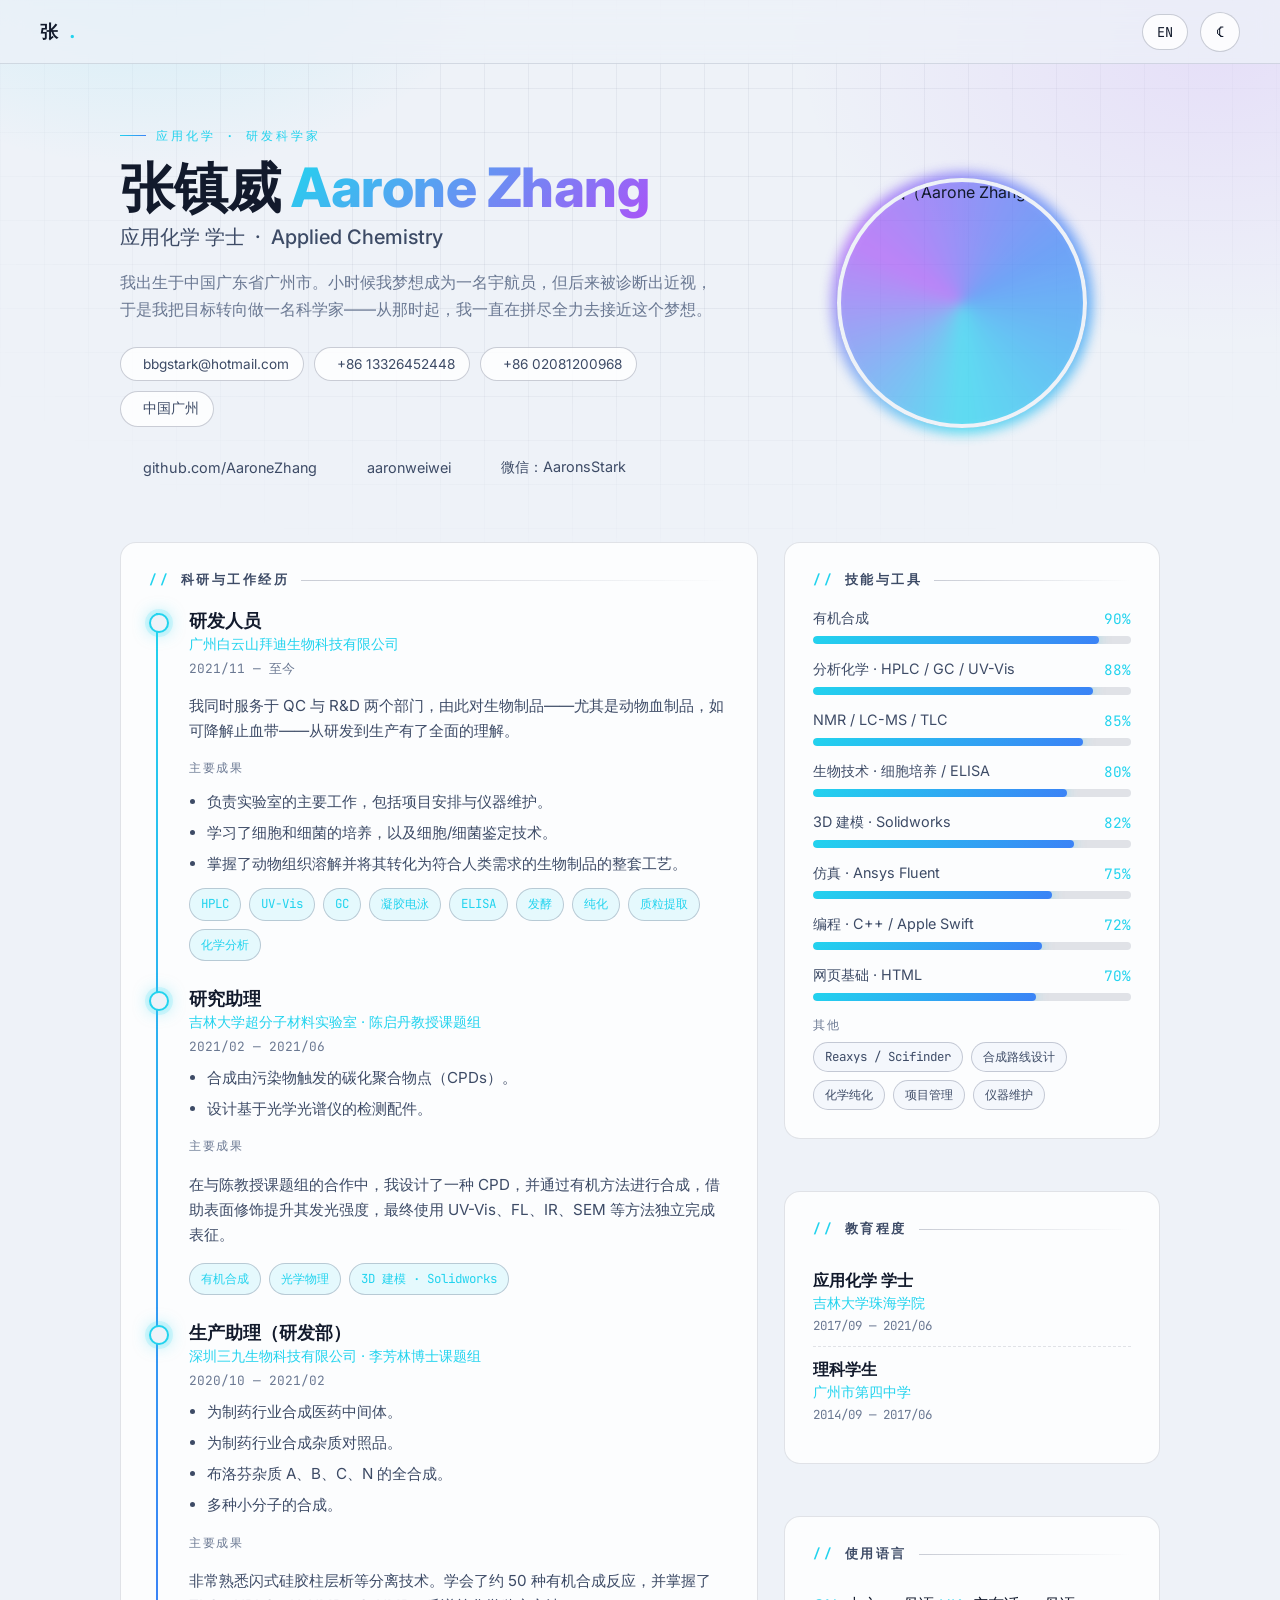
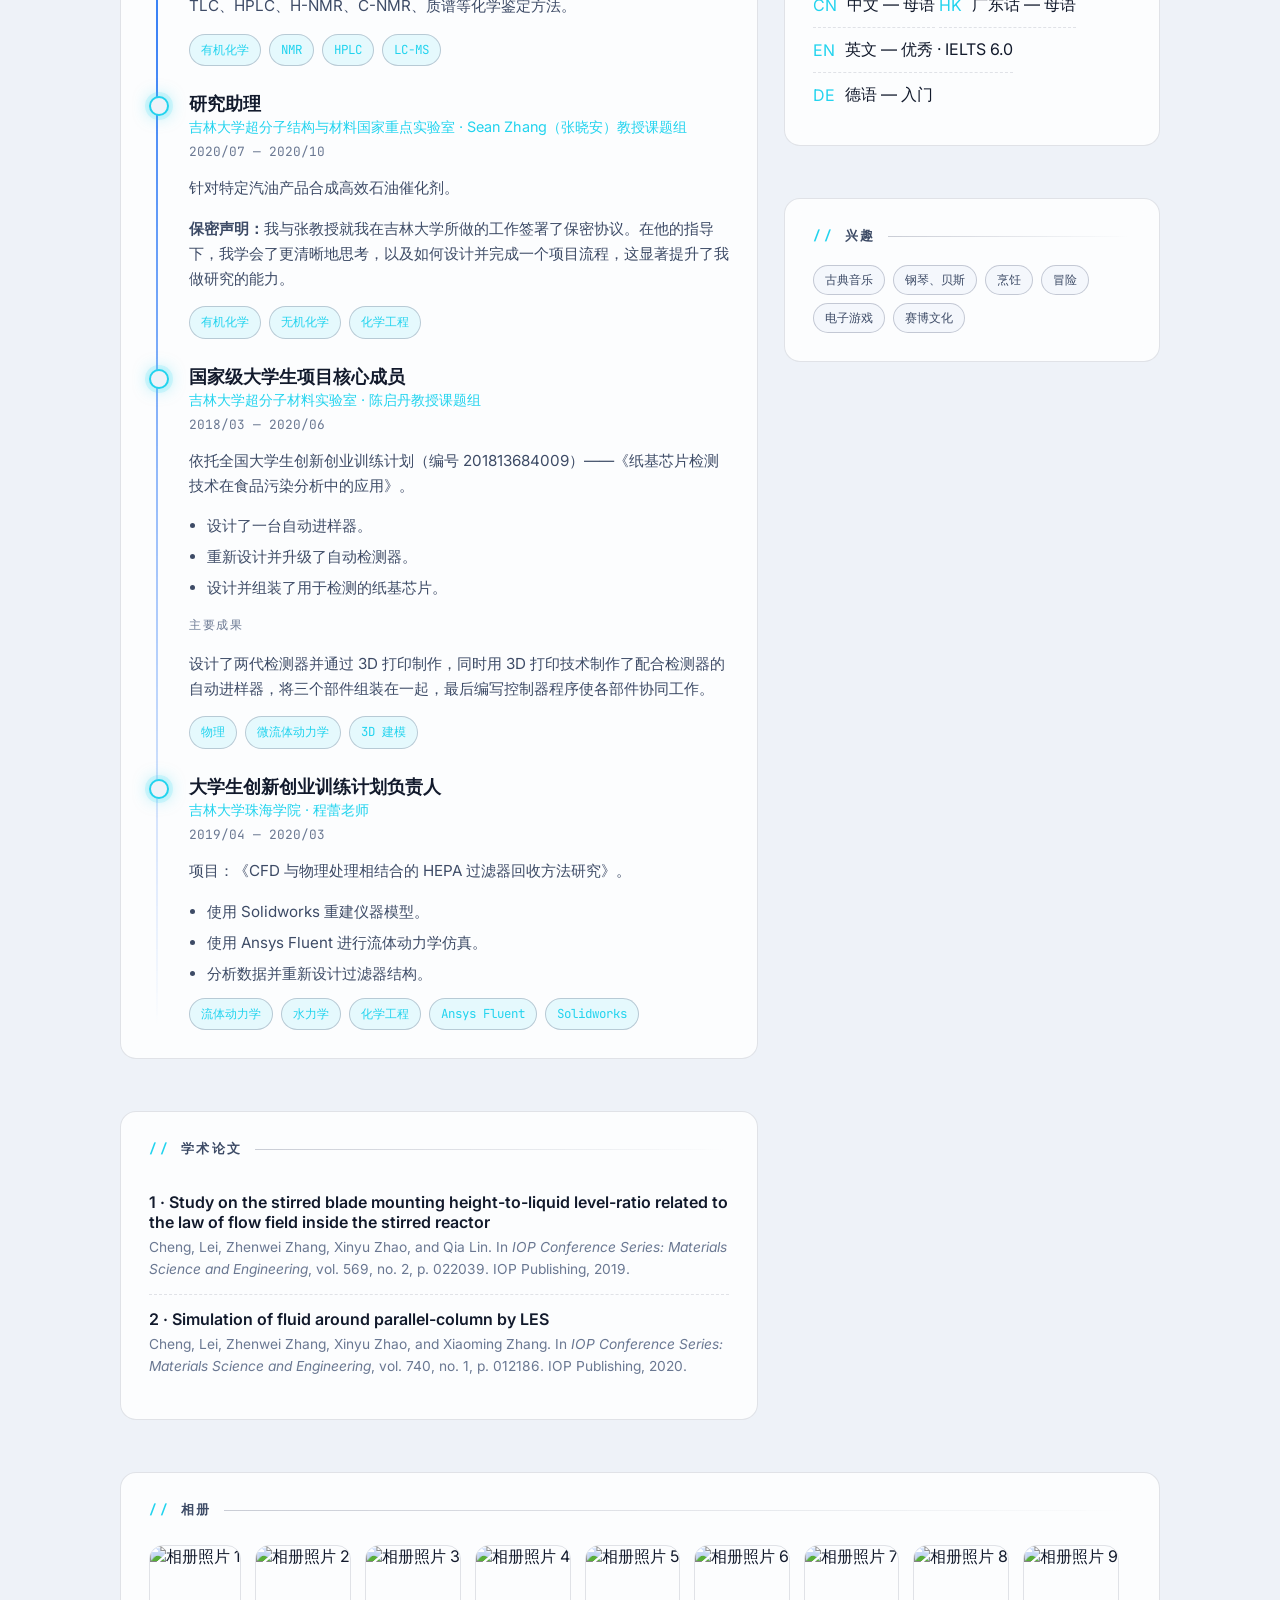
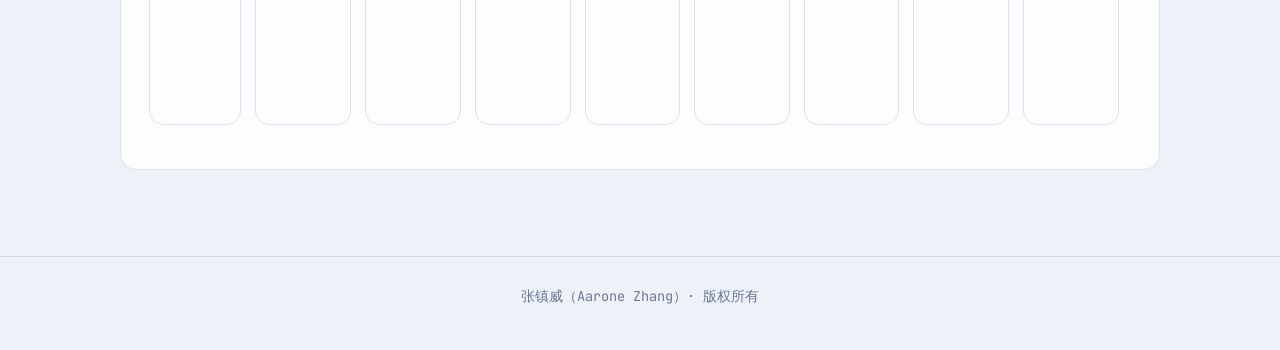
==== CN/index.html @ 5d390c67 "new theme update theme" ====
<!DOCTYPE html>
<html lang="zh-CN" data-theme="dark">
<head>
    <meta charset="utf-8">
    <meta http-equiv="X-UA-Compatible" content="IE=edge">
    <meta name="viewport" content="width=device-width, initial-scale=1.0">
    <title>张镇威 · 应用化学 · 研发科学家</title>
    <meta name="description" content="张镇威（Aarone）的个人简历与主页 — 应用化学毕业生、研发科学家。">
    <meta name="author" content="张镇威（Aarone Zhang）">
    <link rel="shortcut icon" href="favicon.ico">
    <link rel="preconnect" href="https://fonts.googleapis.com">
    <link rel="preconnect" href="https://fonts.gstatic.com" crossorigin>
    <link href="https://fonts.googleapis.com/css2?family=Inter:wght@400;500;600;700;800&family=JetBrains+Mono:wght@400;500;700&display=swap" rel="stylesheet">
    <script defer src="https://use.fontawesome.com/releases/v5.1.1/js/all.js" integrity="sha384-BtvRZcyfv4r0x/phJt9Y9HhnN5ur1Z+kZbKVgzVBAlQZX4jvAuImlIz+bG7TS00a" crossorigin="anonymous"></script>
    <link id="theme-style" rel="stylesheet" href="assets/css/tech.css">
    <script defer src="assets/js/theme.js"></script>
</head>
<body>

    <header class="site-header">
        <a class="brand" href="#top">张<span class="dot">.</span></a>
        <div class="header-actions">
            <a class="lang-link" href="https://aaronezhang.github.io/personal/EN/index">EN</a>
            <button class="theme-toggle" data-theme-toggle aria-label="切换主题">☀</button>
        </div>
    </header>

    <main class="page" id="top">

        <!-- Hero -->
        <section class="hero reveal">
            <div class="hero-left">
                <p class="eyebrow">应用化学 · 研发科学家</p>
                <h1 class="hero-name">张镇威 <span class="hint">Aarone Zhang</span></h1>
                <p class="hero-role">应用化学 学士 &nbsp;·&nbsp; Applied Chemistry</p>
                <p class="hero-sub">
                    我出生于中国广东省广州市。小时候我梦想成为一名宇航员，但后来被诊断出近视，于是我把目标转向做一名科学家——从那时起，我一直在拼尽全力去接近这个梦想。
                </p>
                <div class="chips">
                    <span class="chip"><i class="fas fa-envelope"></i>bbgstark@hotmail.com</span>
                    <span class="chip"><i class="fas fa-phone-alt"></i>+86 13326452448</span>
                    <span class="chip"><i class="fas fa-phone-alt"></i>+86 02081200968</span>
                    <span class="chip"><i class="fas fa-map-marker-alt"></i>中国广州</span>
                </div>
                <div class="social">
                    <a href="https://github.com/AaroneZhang" target="_blank" rel="noopener"><i class="fab fa-github"></i>github.com/AaroneZhang</a>
                    <a href="https://www.instagram.com/aaronweiwei/" target="_blank" rel="noopener"><i class="fab fa-instagram"></i>aaronweiwei</a>
                    <a href="#"><i class="fab fa-weixin"></i>微信：AaronsStark</a>
                </div>
            </div>
            <div class="hero-right">
                <div class="avatar-ring">
                    <img src="profile.jpg" alt="张镇威（Aarone Zhang）的照片">
                </div>
            </div>
        </section>

        <!-- Main grid -->
        <div class="grid">
            <!-- Left / main -->
            <div class="col">

                <section class="section reveal">
                    <div class="card">
                        <div class="section-head">
                            <h2 class="section-title">科研与工作经历</h2>
                            <span class="section-line"></span>
                        </div>
                        <div class="timeline">

                            <article class="t-item">
                                <div class="t-head">
                                    <h3 class="t-role">研发人员</h3>
                                    <div class="t-org">广州白云山拜迪生物科技有限公司</div>
                                    <div class="t-time">2021/11 — 至今</div>
                                </div>
                                <div class="t-desc">
                                    <p>我同时服务于 QC 与 R&amp;D 两个部门，由此对生物制品——尤其是动物血制品，如可降解止血带——从研发到生产有了全面的理解。</p>
                                    <p class="t-subhead">主要成果</p>
                                    <ul>
                                        <li>负责实验室的主要工作，包括项目安排与仪器维护。</li>
                                        <li>学习了细胞和细菌的培养，以及细胞/细菌鉴定技术。</li>
                                        <li>掌握了动物组织溶解并将其转化为符合人类需求的生物制品的整套工艺。</li>
                                    </ul>
                                    <div class="badge-row">
                                        <span class="badge">HPLC</span><span class="badge">UV-Vis</span><span class="badge">GC</span><span class="badge">凝胶电泳</span><span class="badge">ELISA</span><span class="badge">发酵</span><span class="badge">纯化</span><span class="badge">质粒提取</span><span class="badge">化学分析</span>
                                    </div>
                                </div>
                            </article>

                            <article class="t-item">
                                <div class="t-head">
                                    <h3 class="t-role">研究助理</h3>
                                    <div class="t-org">吉林大学超分子材料实验室 · 陈启丹教授课题组</div>
                                    <div class="t-time">2021/02 — 2021/06</div>
                                </div>
                                <div class="t-desc">
                                    <ul>
                                        <li>合成由污染物触发的碳化聚合物点（CPDs）。</li>
                                        <li>设计基于光学光谱仪的检测配件。</li>
                                    </ul>
                                    <p class="t-subhead">主要成果</p>
                                    <p>在与陈教授课题组的合作中，我设计了一种 CPD，并通过有机方法进行合成，借助表面修饰提升其发光强度，最终使用 UV-Vis、FL、IR、SEM 等方法独立完成表征。</p>
                                    <div class="badge-row">
                                        <span class="badge">有机合成</span><span class="badge">光学物理</span><span class="badge">3D 建模 · Solidworks</span>
                                    </div>
                                </div>
                            </article>

                            <article class="t-item">
                                <div class="t-head">
                                    <h3 class="t-role">生产助理（研发部）</h3>
                                    <div class="t-org">深圳三九生物科技有限公司 · 李芳林博士课题组</div>
                                    <div class="t-time">2020/10 — 2021/02</div>
                                </div>
                                <div class="t-desc">
                                    <ul>
                                        <li>为制药行业合成医药中间体。</li>
                                        <li>为制药行业合成杂质对照品。</li>
                                        <li>布洛芬杂质 A、B、C、N 的全合成。</li>
                                        <li>多种小分子的合成。</li>
                                    </ul>
                                    <p class="t-subhead">主要成果</p>
                                    <p>非常熟悉闪式硅胶柱层析等分离技术。学会了约 50 种有机合成反应，并掌握了 TLC、HPLC、H-NMR、C-NMR、质谱等化学鉴定方法。</p>
                                    <div class="badge-row">
                                        <span class="badge">有机化学</span><span class="badge">NMR</span><span class="badge">HPLC</span><span class="badge">LC-MS</span>
                                    </div>
                                </div>
                            </article>

                            <article class="t-item">
                                <div class="t-head">
                                    <h3 class="t-role">研究助理</h3>
                                    <div class="t-org">吉林大学超分子结构与材料国家重点实验室 · Sean Zhang（张晓安）教授课题组</div>
                                    <div class="t-time">2020/07 — 2020/10</div>
                                </div>
                                <div class="t-desc">
                                    <p>针对特定汽油产品合成高效石油催化剂。</p>
                                    <p><strong>保密声明：</strong>我与张教授就我在吉林大学所做的工作签署了保密协议。在他的指导下，我学会了更清晰地思考，以及如何设计并完成一个项目流程，这显著提升了我做研究的能力。</p>
                                    <div class="badge-row">
                                        <span class="badge">有机化学</span><span class="badge">无机化学</span><span class="badge">化学工程</span>
                                    </div>
                                </div>
                            </article>

                            <article class="t-item">
                                <div class="t-head">
                                    <h3 class="t-role">国家级大学生项目核心成员</h3>
                                    <div class="t-org">吉林大学超分子材料实验室 · 陈启丹教授课题组</div>
                                    <div class="t-time">2018/03 — 2020/06</div>
                                </div>
                                <div class="t-desc">
                                    <p>依托全国大学生创新创业训练计划（编号 201813684009）——《纸基芯片检测技术在食品污染分析中的应用》。</p>
                                    <ul>
                                        <li>设计了一台自动进样器。</li>
                                        <li>重新设计并升级了自动检测器。</li>
                                        <li>设计并组装了用于检测的纸基芯片。</li>
                                    </ul>
                                    <p class="t-subhead">主要成果</p>
                                    <p>设计了两代检测器并通过 3D 打印制作，同时用 3D 打印技术制作了配合检测器的自动进样器，将三个部件组装在一起，最后编写控制器程序使各部件协同工作。</p>
                                    <div class="badge-row">
                                        <span class="badge">物理</span><span class="badge">微流体动力学</span><span class="badge">3D 建模</span>
                                    </div>
                                </div>
                            </article>

                            <article class="t-item">
                                <div class="t-head">
                                    <h3 class="t-role">大学生创新创业训练计划负责人</h3>
                                    <div class="t-org">吉林大学珠海学院 · 程蕾老师</div>
                                    <div class="t-time">2019/04 — 2020/03</div>
                                </div>
                                <div class="t-desc">
                                    <p>项目：《CFD 与物理处理相结合的 HEPA 过滤器回收方法研究》。</p>
                                    <ul>
                                        <li>使用 Solidworks 重建仪器模型。</li>
                                        <li>使用 Ansys Fluent 进行流体动力学仿真。</li>
                                        <li>分析数据并重新设计过滤器结构。</li>
                                    </ul>
                                    <div class="badge-row">
                                        <span class="badge">流体动力学</span><span class="badge">水力学</span><span class="badge">化学工程</span><span class="badge">Ansys Fluent</span><span class="badge">Solidworks</span>
                                    </div>
                                </div>
                            </article>

                        </div>
                    </div>
                </section>

                <section class="section reveal">
                    <div class="card">
                        <div class="section-head">
                            <h2 class="section-title">学术论文</h2>
                            <span class="section-line"></span>
                        </div>
                        <div class="pub">
                            <div class="title">1 · Study on the stirred blade mounting height-to-liquid level-ratio related to the law of flow field inside the stirred reactor</div>
                            <div class="cite">Cheng, Lei, Zhenwei Zhang, Xinyu Zhao, and Qia Lin. In <em>IOP Conference Series: Materials Science and Engineering</em>, vol. 569, no. 2, p. 022039. IOP Publishing, 2019.</div>
                        </div>
                        <div class="pub">
                            <div class="title">2 · Simulation of fluid around parallel-column by LES</div>
                            <div class="cite">Cheng, Lei, Zhenwei Zhang, Xinyu Zhao, and Xiaoming Zhang. In <em>IOP Conference Series: Materials Science and Engineering</em>, vol. 740, no. 1, p. 012186. IOP Publishing, 2020.</div>
                        </div>
                    </div>
                </section>

            </div>

            <!-- Right / sidebar -->
            <div class="col">

                <section class="section reveal">
                    <div class="card">
                        <div class="section-head">
                            <h2 class="section-title">技能与工具</h2>
                            <span class="section-line"></span>
                        </div>
                        <div class="skill">
                            <div class="skill-top"><span class="name">有机合成</span><span class="pct">90%</span></div>
                            <div class="bar"><span style="width:90%"></span></div>
                        </div>
                        <div class="skill">
                            <div class="skill-top"><span class="name">分析化学 · HPLC / GC / UV-Vis</span><span class="pct">88%</span></div>
                            <div class="bar"><span style="width:88%"></span></div>
                        </div>
                        <div class="skill">
                            <div class="skill-top"><span class="name">NMR / LC-MS / TLC</span><span class="pct">85%</span></div>
                            <div class="bar"><span style="width:85%"></span></div>
                        </div>
                        <div class="skill">
                            <div class="skill-top"><span class="name">生物技术 · 细胞培养 / ELISA</span><span class="pct">80%</span></div>
                            <div class="bar"><span style="width:80%"></span></div>
                        </div>
                        <div class="skill">
                            <div class="skill-top"><span class="name">3D 建模 · Solidworks</span><span class="pct">82%</span></div>
                            <div class="bar"><span style="width:82%"></span></div>
                        </div>
                        <div class="skill">
                            <div class="skill-top"><span class="name">仿真 · Ansys Fluent</span><span class="pct">75%</span></div>
                            <div class="bar"><span style="width:75%"></span></div>
                        </div>
                        <div class="skill">
                            <div class="skill-top"><span class="name">编程 · C++ / Apple Swift</span><span class="pct">72%</span></div>
                            <div class="bar"><span style="width:72%"></span></div>
                        </div>
                        <div class="skill">
                            <div class="skill-top"><span class="name">网页基础 · HTML</span><span class="pct">70%</span></div>
                            <div class="bar"><span style="width:70%"></span></div>
                        </div>
                        <p class="t-subhead">其他</p>
                        <div class="grp">
                            <span class="badge">Reaxys / Scifinder</span><span class="badge">合成路线设计</span><span class="badge">化学纯化</span><span class="badge">项目管理</span><span class="badge">仪器维护</span>
                        </div>
                    </div>
                </section>

                <section class="section reveal">
                    <div class="card">
                        <div class="section-head">
                            <h2 class="section-title">教育程度</h2>
                            <span class="section-line"></span>
                        </div>
                        <ul class="list-plain">
                            <li class="li">
                                <div class="degree">应用化学 学士</div>
                                <div class="li-org">吉林大学珠海学院</div>
                                <div class="li-time">2017/09 — 2021/06</div>
                            </li>
                            <li class="li">
                                <div class="degree">理科学生</div>
                                <div class="li-org">广州市第四中学</div>
                                <div class="li-time">2014/09 — 2017/06</div>
                            </li>
                        </ul>
                    </div>
                </section>

                <section class="section reveal">
                    <div class="card">
                        <div class="section-head">
                            <h2 class="section-title">使用语言</h2>
                            <span class="section-line"></span>
                        </div>
                        <div class="tag"><i>CN</i> 中文 — 母语</div>
                        <div class="tag"><i>HK</i> 广东话 — 母语</div>
                        <div class="tag"><i>EN</i> 英文 — 优秀 · IELTS 6.0</div>
                        <div class="tag"><i>DE</i> 德语 — 入门</div>
                    </div>
                </section>

                <section class="section reveal">
                    <div class="card">
                        <div class="section-head">
                            <h2 class="section-title">兴趣</h2>
                            <span class="section-line"></span>
                        </div>
                        <div class="grp">
                            <span class="badge">古典音乐</span><span class="badge">钢琴、贝斯</span><span class="badge">烹饪</span><span class="badge">冒险</span><span class="badge">电子游戏</span><span class="badge">赛博文化</span>
                        </div>
                    </div>
                </section>

            </div>
        </div>

        <!-- Album -->
        <section class="section reveal" style="margin-top:26px;">
            <div class="card">
                <div class="section-head">
                    <h2 class="section-title">相册</h2>
                    <span class="section-line"></span>
                </div>
                <div class="album-track">
                    <a href="album/1.JPG"><img src="album/1.JPG" alt="相册照片 1"></a>
                    <a href="album/2.JPG"><img src="album/2.JPG" alt="相册照片 2"></a>
                    <a href="album/3.JPG"><img src="album/3.JPG" alt="相册照片 3"></a>
                    <a href="album/4.JPG"><img src="album/4.JPG" alt="相册照片 4"></a>
                    <a href="album/5.JPG"><img src="album/5.JPG" alt="相册照片 5"></a>
                    <a href="album/6.JPG"><img src="album/6.JPG" alt="相册照片 6"></a>
                    <a href="album/7.JPG"><img src="album/7.JPG" alt="相册照片 7"></a>
                    <a href="album/8.JPG"><img src="album/8.JPG" alt="相册照片 8"></a>
                    <a href="album/9.JPG"><img src="album/9.JPG" alt="相册照片 9"></a>
                    <a href="album/10.JPG"><img src="album/10.JPG" alt="相册照片 10"></a>
                    <a href="album/11.JPG"><img src="album/11.JPG" alt="相册照片 11"></a>
                    <a href="album/12.JPG"><img src="album/12.JPG" alt="相册照片 12"></a>
                </div>
            </div>
        </section>

    </main>

    <footer class="site-footer">
        <span class="mono">张镇威（Aarone Zhang）· 版权所有</span>
    </footer>

</body>
</html>
---- CN/assets/css/tech.css ----
/* ============================================================
   Personal site — clean, tech-styled theme with light/dark modes
   ============================================================ */

/* ---------- Design tokens ---------- */
:root {
  --bg: #070b14;
  --bg-2: #0b1120;
  --surface: rgba(17, 25, 43, 0.72);
  --surface-solid: #101a2d;
  --surface-2: #131f36;
  --border: rgba(120, 150, 210, 0.16);
  --border-strong: rgba(120, 150, 210, 0.28);
  --text: #e8eefc;
  --text-soft: #aab6cc;
  --muted: #6f7d98;
  --accent: #22d3ee;
  --accent-2: #3b82f6;
  --accent-3: #a855f7;
  --grad: linear-gradient(135deg, #22d3ee, #3b82f6);
  --grad-2: linear-gradient(135deg, #22d3ee, #a855f7);
  --glow: 0 0 0 1px rgba(34, 211, 238, 0.22), 0 10px 40px rgba(34, 211, 238, 0.12);
  --shadow: 0 18px 50px rgba(0, 0, 0, 0.5);
  --radius: 16px;
  --radius-sm: 12px;
  --font: "Inter", system-ui, -apple-system, "Segoe UI", Roboto, sans-serif;
  --mono: "JetBrains Mono", "Fira Code", ui-monospace, "SFMono-Regular", monospace;
  --maxw: 1120px;
  --header-h: 64px;
}

[data-theme="light"] {
  --bg: #eef2f8;
  --bg-2: #f6f8fc;
  --surface: rgba(255, 255, 255, 0.82);
  --surface-solid: #ffffff;
  --surface-2: #f4f7fc;
  --border: rgba(20, 35, 70, 0.12);
  --border-strong: rgba(20, 35, 70, 0.22);
  --text: #121a2c;
  --text-soft: #3d4b66;
  --muted: #6a7892;
  --glow: 0 0 0 1px rgba(59, 130, 246, 0.18), 0 14px 40px rgba(59, 130, 246, 0.12);
  --shadow: 0 18px 50px rgba(20, 40, 90, 0.12);
}

/* ---------- Base ---------- */
* { box-sizing: border-box; }
html { scroll-behavior: smooth; }
body {
  margin: 0;
  font-family: var(--font);
  color: var(--text);
  background: var(--bg);
  -webkit-font-smoothing: antialiased;
  text-rendering: optimizeLegibility;
  transition: background .4s ease, color .4s ease;
  overflow-x: hidden;
}

/* Ambient tech background: grid + glow orbs */
body::before {
  content: "";
  position: fixed;
  inset: 0;
  z-index: -2;
  background:
    radial-gradient(600px 400px at 12% -8%, rgba(34, 211, 238, .18), transparent 60%),
    radial-gradient(700px 500px at 95% 5%, rgba(168, 85, 247, .16), transparent 60%),
    radial-gradient(600px 500px at 50% 115%, rgba(59, 130, 246, .14), transparent 60%),
    var(--bg);
}
body::after {
  content: "";
  position: fixed;
  inset: 0;
  z-index: -1;
  background-image:
    linear-gradient(rgba(120, 150, 210, .045) 1px, transparent 1px),
    linear-gradient(90deg, rgba(120, 150, 210, .045) 1px, transparent 1px);
  background-size: 44px 44px;
  mask-image: radial-gradient(ellipse 80% 60% at 50% 20%, #000 30%, transparent 75%);
  -webkit-mask-image: radial-gradient(ellipse 80% 60% at 50% 20%, #000 30%, transparent 75%);
  pointer-events: none;
}
[data-theme="light"] body::before {
  background:
    radial-gradient(600px 400px at 12% -8%, rgba(34, 211, 238, .16), transparent 60%),
    radial-gradient(700px 500px at 95% 5%, rgba(168, 85, 247, .12), transparent 60%),
    var(--bg);
}
[data-theme="light"] body::after {
  background-image:
    linear-gradient(rgba(20, 35, 70, .05) 1px, transparent 1px),
    linear-gradient(90deg, rgba(20, 35, 70, .05) 1px, transparent 1px);
}

a { color: inherit; text-decoration: none; }
img { max-width: 100%; display: block; }

::selection { background: rgba(34, 211, 238, .3); }

/* ---------- Header ---------- */
.site-header {
  position: sticky;
  top: 0;
  z-index: 50;
  height: var(--header-h);
  display: flex;
  align-items: center;
  justify-content: space-between;
  padding: 0 clamp(16px, 4vw, 40px);
  backdrop-filter: blur(14px);
  -webkit-backdrop-filter: blur(14px);
  background: color-mix(in srgb, var(--bg) 72%, transparent);
  border-bottom: 1px solid var(--border);
}
.brand {
  font-family: var(--mono);
  font-weight: 700;
  letter-spacing: 1px;
  font-size: 1.1rem;
  display: flex;
  align-items: center;
  gap: 8px;
}
.brand .dot { color: var(--accent); }
.header-actions { display: flex; align-items: center; gap: 12px; }
.theme-toggle {
  display: inline-flex;
  align-items: center;
  justify-content: center;
  width: 40px; height: 40px;
  border-radius: 50%;
  border: 1px solid var(--border-strong);
  background: var(--surface);
  color: var(--text);
  cursor: pointer;
  transition: transform .25s ease, border-color .25s ease, box-shadow .25s ease;
  font-size: 1.05rem;
}
.theme-toggle:hover { transform: translateY(-2px); border-color: var(--accent); box-shadow: var(--glow); }
.lang-link {
  font-family: var(--mono);
  font-size: .85rem;
  padding: 8px 14px;
  border: 1px solid var(--border-strong);
  border-radius: 999px;
  background: var(--surface);
  transition: border-color .25s ease, box-shadow .25s ease, color .25s ease;
}
.lang-link:hover { border-color: var(--accent); box-shadow: var(--glow); }

/* ---------- Layout ---------- */
.page { max-width: var(--maxw); margin: 0 auto; padding: clamp(28px, 5vw, 56px) clamp(16px, 4vw, 40px) 60px; }

/* ---------- Hero ---------- */
.hero {
  display: grid;
  grid-template-columns: 1.5fr 1fr;
  gap: clamp(24px, 4vw, 48px);
  align-items: center;
  margin-bottom: clamp(32px, 5vw, 56px);
}
@media (max-width: 780px) {
  .hero { grid-template-columns: 1fr; text-align: center; }
  .hero-right { order: -1; }
  .hero .chips, .hero .social { justify-content: center; }
}
.eyebrow {
  font-family: var(--mono);
  text-transform: uppercase;
  letter-spacing: 3px;
  font-size: .78rem;
  color: var(--accent);
  margin: 0 0 14px;
  display: inline-flex;
  align-items: center;
  gap: 10px;
}
.eyebrow::before { content: ""; width: 26px; height: 1px; background: var(--grad); }
.hero-name {
  font-size: clamp(2.1rem, 5vw, 3.4rem);
  line-height: 1.05;
  margin: 0 0 8px;
  font-weight: 800;
  letter-spacing: -.5px;
}
.hero-name .hint {
  background: var(--grad-2);
  -webkit-background-clip: text;
  background-clip: text;
  color: transparent;
}
.hero-role { font-size: clamp(1rem, 2.5vw, 1.25rem); color: var(--text-soft); margin: 0 0 18px; font-weight: 500; }
.hero-sub { color: var(--muted); max-width: 60ch; line-height: 1.7; margin: 0 0 24px; }
.chips { display: flex; flex-wrap: wrap; gap: 10px; margin-bottom: 22px; }
.chip {
  display: inline-flex;
  align-items: center;
  gap: 8px;
  font-size: .85rem;
  padding: 8px 14px;
  border-radius: 999px;
  border: 1px solid var(--border-strong);
  background: var(--surface);
  color: var(--text-soft);
}
.chip i { color: var(--accent); }
.social { display: flex; flex-wrap: wrap; gap: 12px; }
.social a {
  display: inline-flex;
  align-items: center;
  gap: 8px;
  font-size: .9rem;
  color: var(--text-soft);
  padding: 8px 14px;
  border-radius: 10px;
  border: 1px solid transparent;
  transition: color .25s ease, border-color .25s ease, background .25s ease;
}
.social a:hover { color: var(--text); border-color: var(--border-strong); background: var(--surface); }
.social a i { color: var(--accent); }

/* Avatar */
.hero-right { display: flex; justify-content: center; }
.avatar-ring {
  position: relative;
  width: clamp(180px, 26vw, 250px);
  aspect-ratio: 1/1;
}
.avatar-ring::before {
  content: "";
  position: absolute;
  inset: -6px;
  border-radius: 50%;
  background: conic-gradient(from 180deg, var(--accent), var(--accent-3), var(--accent-2), var(--accent));
  filter: blur(6px);
  opacity: .7;
  animation: spin 8s linear infinite;
}
.avatar-ring::after {
  content: "";
  position: absolute;
  inset: 0;
  border-radius: 50%;
  border: 1px solid var(--border-strong);
}
.avatar-ring img {
  position: relative;
  z-index: 1;
  width: 100%;
  height: 100%;
  object-fit: cover;
  border-radius: 50%;
  border: 4px solid var(--bg);
}
@keyframes spin { to { transform: rotate(360deg); } }

/* ---------- Cards / sections ---------- */
.card {
  background: var(--surface);
  border: 1px solid var(--border);
  border-radius: var(--radius);
  padding: clamp(20px, 3vw, 28px);
  backdrop-filter: blur(8px);
  -webkit-backdrop-filter: blur(8px);
}
.section { margin-bottom: 26px; }
.section-head {
  display: flex;
  align-items: center;
  gap: 12px;
  margin: 0 0 20px;
}
.section-title {
  font-family: var(--mono);
  font-size: .8rem;
  text-transform: uppercase;
  letter-spacing: 2.5px;
  color: var(--text-soft);
  margin: 0;
}
.section-title::before { content: "// "; color: var(--accent); }
.section-line { flex: 1; height: 1px; background: linear-gradient(90deg, var(--border-strong), transparent); }

.grid { display: grid; grid-template-columns: 1fr; gap: 26px; align-items: start; }
@media (min-width: 900px) {
  .grid { grid-template-columns: 1.7fr 1fr; }
}
.col { display: flex; flex-direction: column; gap: 26px; }

/* Timeline */
.timeline { position: relative; padding-left: 26px; }
.timeline::before {
  content: "";
  position: absolute;
  left: 7px;
  top: 4px;
  bottom: 4px;
  width: 2px;
  background: linear-gradient(180deg, var(--accent), var(--accent-2), transparent);
}
.t-item { position: relative; padding: 0 0 26px 14px; }
.t-item:last-child { padding-bottom: 0; }
.t-item::before {
  content: "";
  position: absolute;
  left: -26px;
  top: 4px;
  width: 16px;
  height: 16px;
  border-radius: 50%;
  background: var(--bg);
  border: 2px solid var(--accent);
  box-shadow: 0 0 0 4px rgba(34, 211, 238, .15), 0 0 16px rgba(34, 211, 238, .5);
}
.t-head { margin-bottom: 8px; }
.t-role { font-size: 1.1rem; font-weight: 700; margin: 0; }
.t-org { font-size: .9rem; color: var(--accent); margin: 2px 0 0; }
.t-time { font-family: var(--mono); font-size: .8rem; color: var(--muted); margin: 6px 0 0; }
.t-desc { color: var(--text-soft); line-height: 1.65; font-size: .95rem; }
.t-desc ul { margin: 10px 0 0; padding-left: 18px; }
.t-desc li { margin-bottom: 6px; }
.t-subhead { font-family: var(--mono); font-size: .74rem; text-transform: uppercase; letter-spacing: 1.5px; color: var(--muted); margin: 16px 0 8px; }
.badge-row { display: flex; flex-wrap: wrap; gap: 8px; margin-top: 12px; }
.badge {
  font-size: .78rem;
  padding: 5px 11px;
  border-radius: 999px;
  border: 1px solid var(--border-strong);
  background: color-mix(in srgb, var(--accent) 10%, transparent);
  color: var(--accent);
  font-family: var(--mono);
}

/* Skills */
.skill { margin-bottom: 16px; }
.skill-top { display: flex; justify-content: space-between; font-size: .9rem; margin-bottom: 8px; }
.skill-top .name { color: var(--text-soft); }
.skill-top .pct { font-family: var(--mono); color: var(--accent); }
.bar { height: 8px; border-radius: 999px; background: var(--border); overflow: hidden; }
.bar > span {
  display: block;
  height: 100%;
  border-radius: 999px;
  background: var(--grad);
  box-shadow: 0 0 12px rgba(34, 211, 238, .5);
}

/* Education / languages / interests */
.list-plain { list-style: none; margin: 0; padding: 0; }
.list-plain .li { padding: 12px 0; border-bottom: 1px dashed var(--border); }
.list-plain .li:last-child { border-bottom: 0; }
.degree { font-weight: 700; }
.li-org { color: var(--accent); font-size: .88rem; margin-top: 2px; }
.li-time { font-family: var(--mono); font-size: .78rem; color: var(--muted); margin-top: 4px; }
.tag { display: inline-flex; align-items: center; gap: 10px; padding: 11px 0; border-bottom: 1px dashed var(--border); }
.tag:last-child { border-bottom: 0; }
.tag i { color: var(--accent); font-style: normal; }
.grp { display: flex; flex-wrap: wrap; gap: 8px; }
.grp .badge { color: var(--text-soft); background: var(--surface-2); }

/* Publications */
.pub { padding: 14px 0; border-bottom: 1px dashed var(--border); }
.pub:last-child { border-bottom: 0; }
.pub .title { font-weight: 600; margin-bottom: 4px; }
.pub .cite { color: var(--muted); font-size: .86rem; line-height: 1.6; }

/* Album */
.album-track {
  display: flex;
  gap: 14px;
  overflow-x: auto;
  padding: 6px 2px 16px;
  scroll-snap-type: x mandatory;
  scrollbar-width: thin;
}
.album-track::-webkit-scrollbar { height: 8px; }
.album-track::-webkit-scrollbar-thumb { background: var(--border-strong); border-radius: 999px; }
.album-track img {
  height: 180px;
  width: auto;
  border-radius: 14px;
  border: 1px solid var(--border);
  scroll-snap-align: start;
  transition: transform .25s ease, box-shadow .25s ease;
}
.album-track img:hover { transform: translateY(-4px); box-shadow: var(--shadow); }
.album-track a { flex: 0 0 auto; }

/* Footer */
.site-footer {
  text-align: center;
  padding: 30px 20px 44px;
  color: var(--muted);
  font-size: .85rem;
  border-top: 1px solid var(--border);
}
.site-footer .mono { font-family: var(--mono); }

/* ---------- Reveal on scroll (gated behind .js) ---------- */
html.js .reveal { opacity: 0; transform: translateY(22px); transition: opacity .7s ease, transform .7s ease; }
html.js .reveal.in { opacity: 1; transform: translateY(0); }

/* ---------- Responsive ---------- */
@media (max-width: 620px) {
  .t-item { padding-left: 8px; }
  .album-track img { height: 140px; }
}
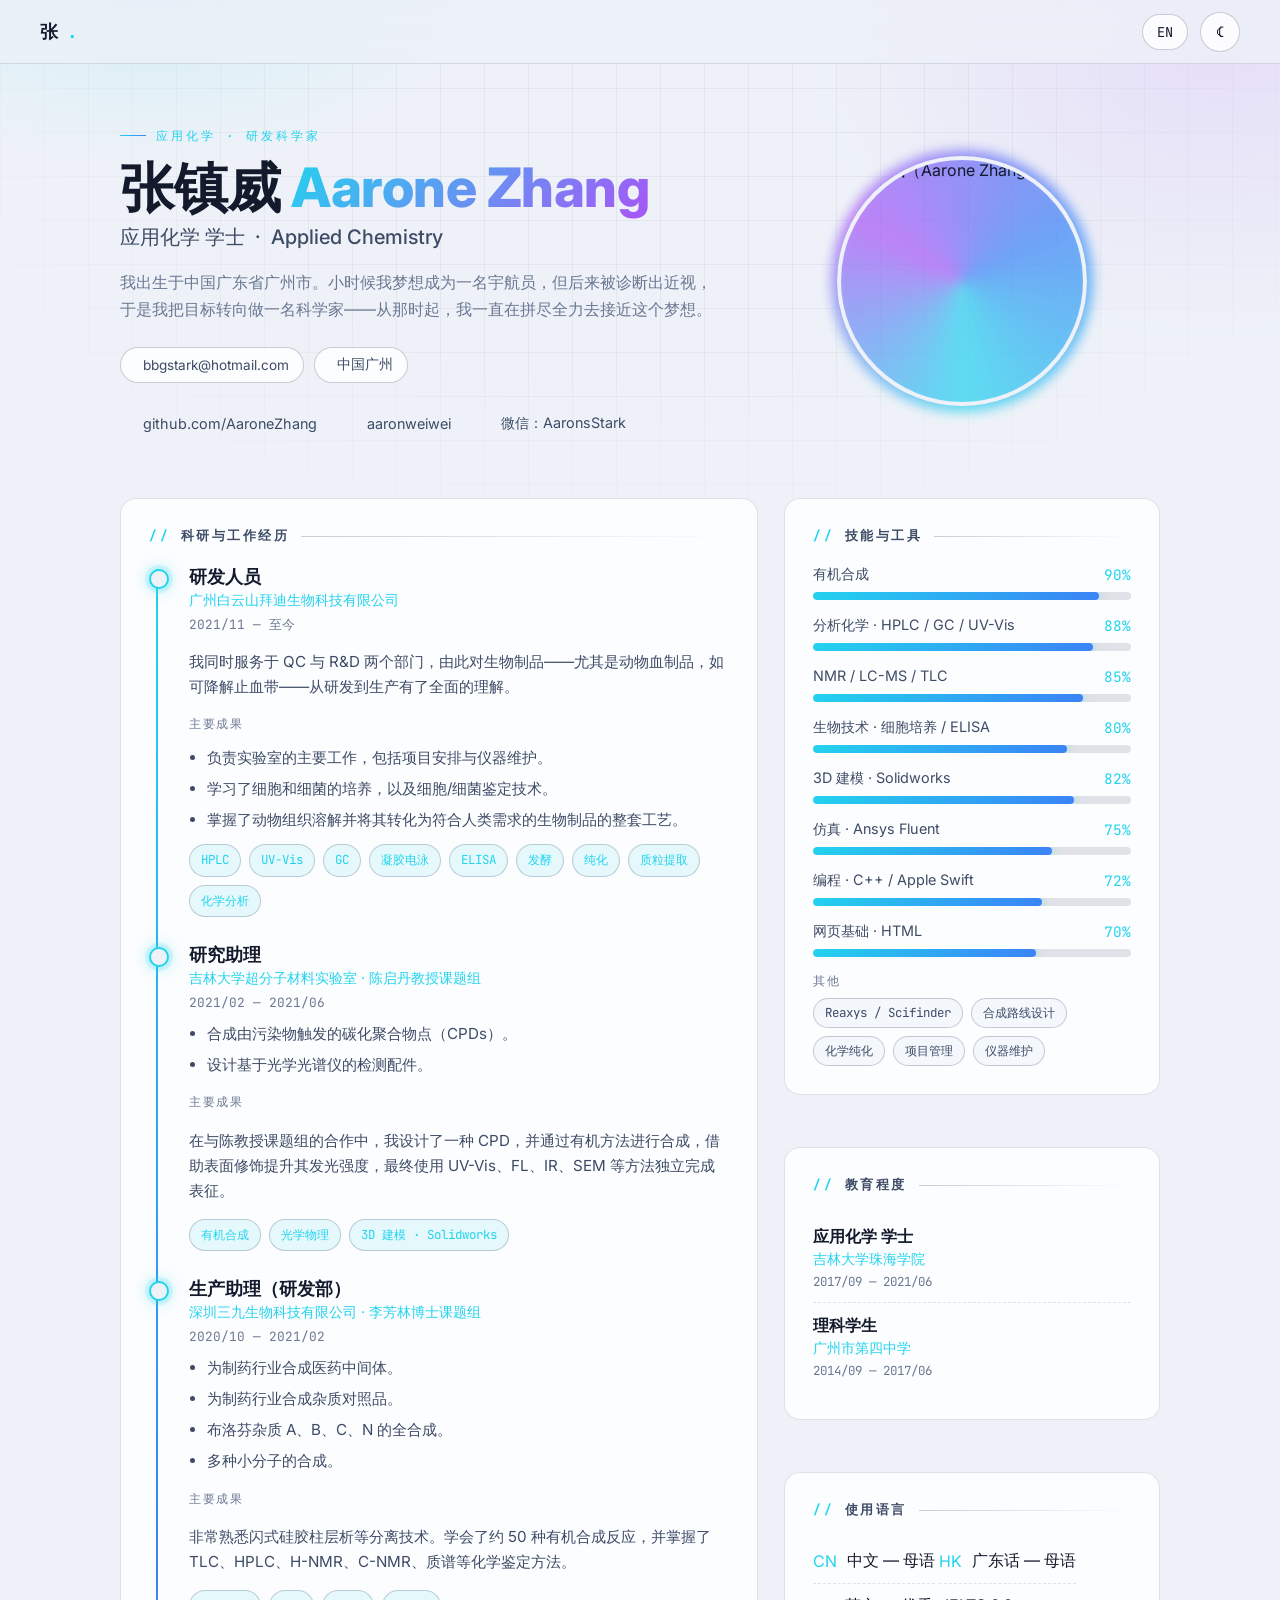
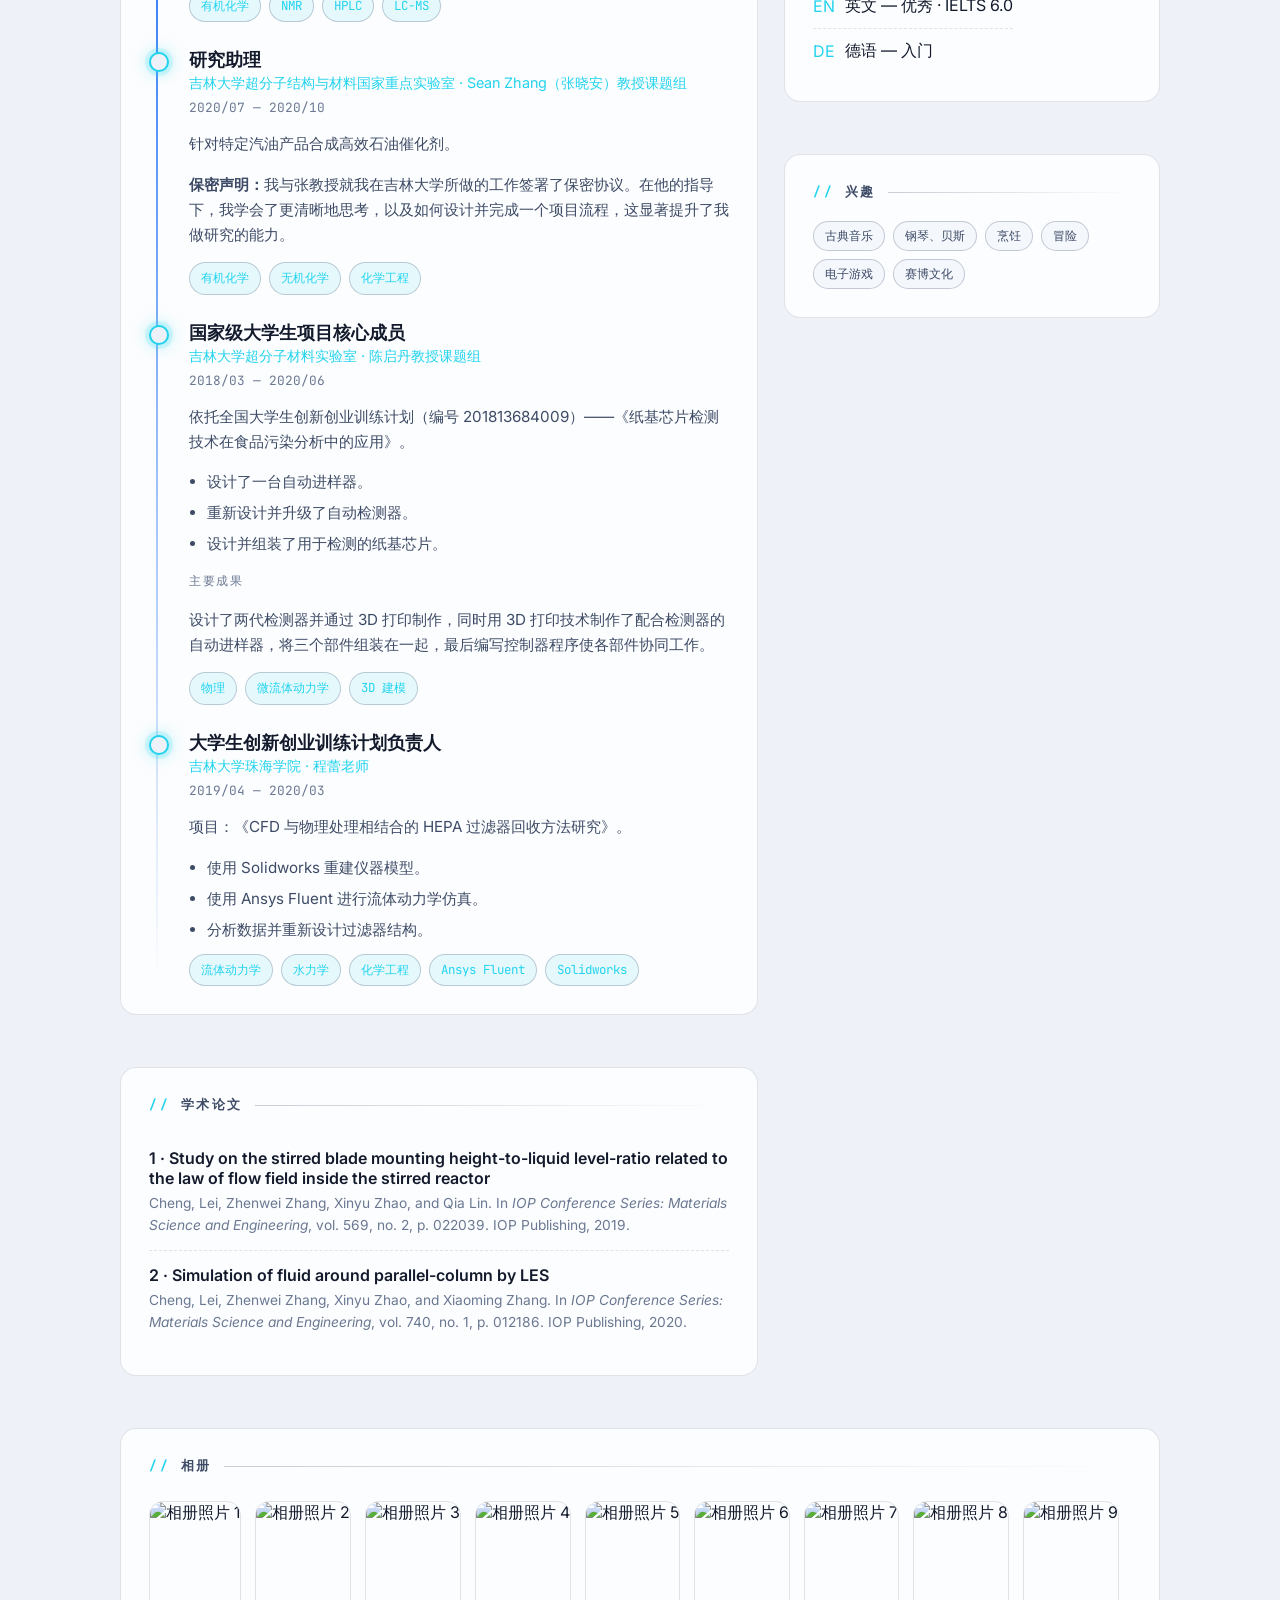
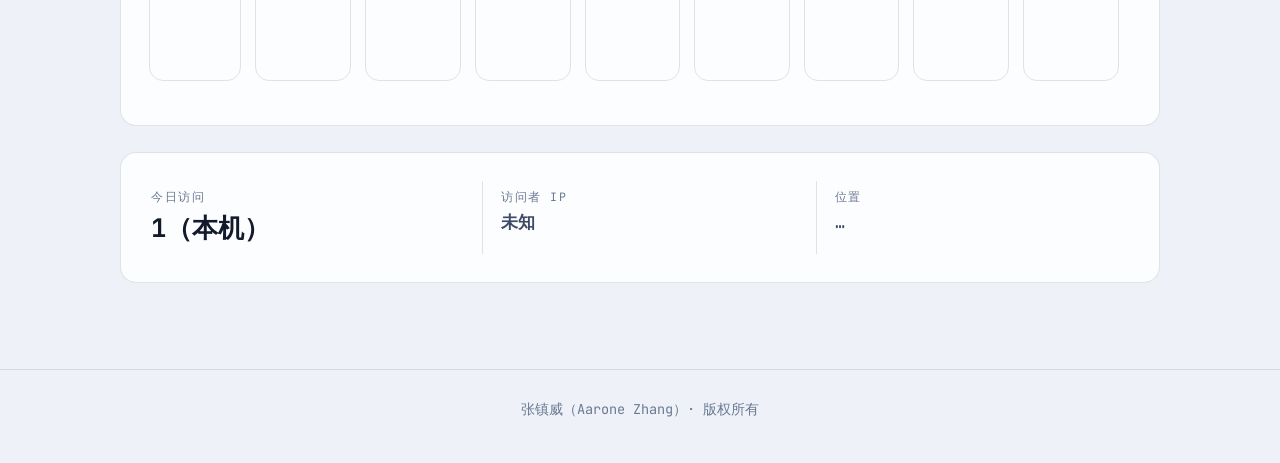
==== commit d6ee20fe: "add ip display display accessed IP and today's viewer" ====
--- a/CN/index.html
+++ b/CN/index.html
@@ -14,6 +14,7 @@
     <script defer src="https://use.fontawesome.com/releases/v5.1.1/js/all.js" integrity="sha384-BtvRZcyfv4r0x/phJt9Y9HhnN5ur1Z+kZbKVgzVBAlQZX4jvAuImlIz+bG7TS00a" crossorigin="anonymous"></script>
     <link id="theme-style" rel="stylesheet" href="assets/css/tech.css">
     <script defer src="assets/js/theme.js"></script>
+    <script defer src="assets/js/stats.js"></script>
 </head>
 <body>
 
@@ -38,8 +39,6 @@
                 </p>
                 <div class="chips">
                     <span class="chip"><i class="fas fa-envelope"></i>bbgstark@hotmail.com</span>
-                    <span class="chip"><i class="fas fa-phone-alt"></i>+86 13326452448</span>
-                    <span class="chip"><i class="fas fa-phone-alt"></i>+86 02081200968</span>
                     <span class="chip"><i class="fas fa-map-marker-alt"></i>中国广州</span>
                 </div>
                 <div class="social">
@@ -327,6 +326,24 @@
             </div>
         </section>
 
+        <!-- 实时数据 -->
+        <section class="section reveal" style="margin-top:26px;">
+            <div class="card stats-card">
+                <div class="stat">
+                    <span class="stat-label">今日访问</span>
+                    <span class="stat-value" data-visits-today>…</span>
+                </div>
+                <div class="stat">
+                    <span class="stat-label">访问者 IP</span>
+                    <span class="stat-value small" data-ip>…</span>
+                </div>
+                <div class="stat">
+                    <span class="stat-label">位置</span>
+                    <span class="stat-value small" data-location>…</span>
+                </div>
+            </div>
+        </section>
+
     </main>
 
     <footer class="site-footer">
--- a/CN/assets/css/tech.css
+++ b/CN/assets/css/tech.css
@@ -403,6 +403,18 @@
 html.js .reveal { opacity: 0; transform: translateY(22px); transition: opacity .7s ease, transform .7s ease; }
 html.js .reveal.in { opacity: 1; transform: translateY(0); }
 
+/* ---------- Live stats ---------- */
+.stats-card { display: grid; grid-template-columns: repeat(3, 1fr); gap: 18px; }
+.stat { display: flex; flex-direction: column; gap: 6px; padding: 8px 2px; }
+.stat + .stat { border-left: 1px solid var(--border); padding-left: 18px; }
+.stat-label { font-family: var(--mono); text-transform: uppercase; letter-spacing: 1.5px; font-size: .72rem; color: var(--muted); }
+.stat-value { font-family: var(--mono); font-size: 1.6rem; font-weight: 700; color: var(--text); }
+.stat-value.small { font-size: 1.05rem; color: var(--text-soft); }
+@media (max-width: 620px) {
+  .stats-card { grid-template-columns: 1fr; gap: 12px; }
+  .stat + .stat { border-left: 0; padding-left: 2px; border-top: 1px solid var(--border); padding-top: 12px; }
+}
+
 /* ---------- Responsive ---------- */
 @media (max-width: 620px) {
   .t-item { padding-left: 8px; }
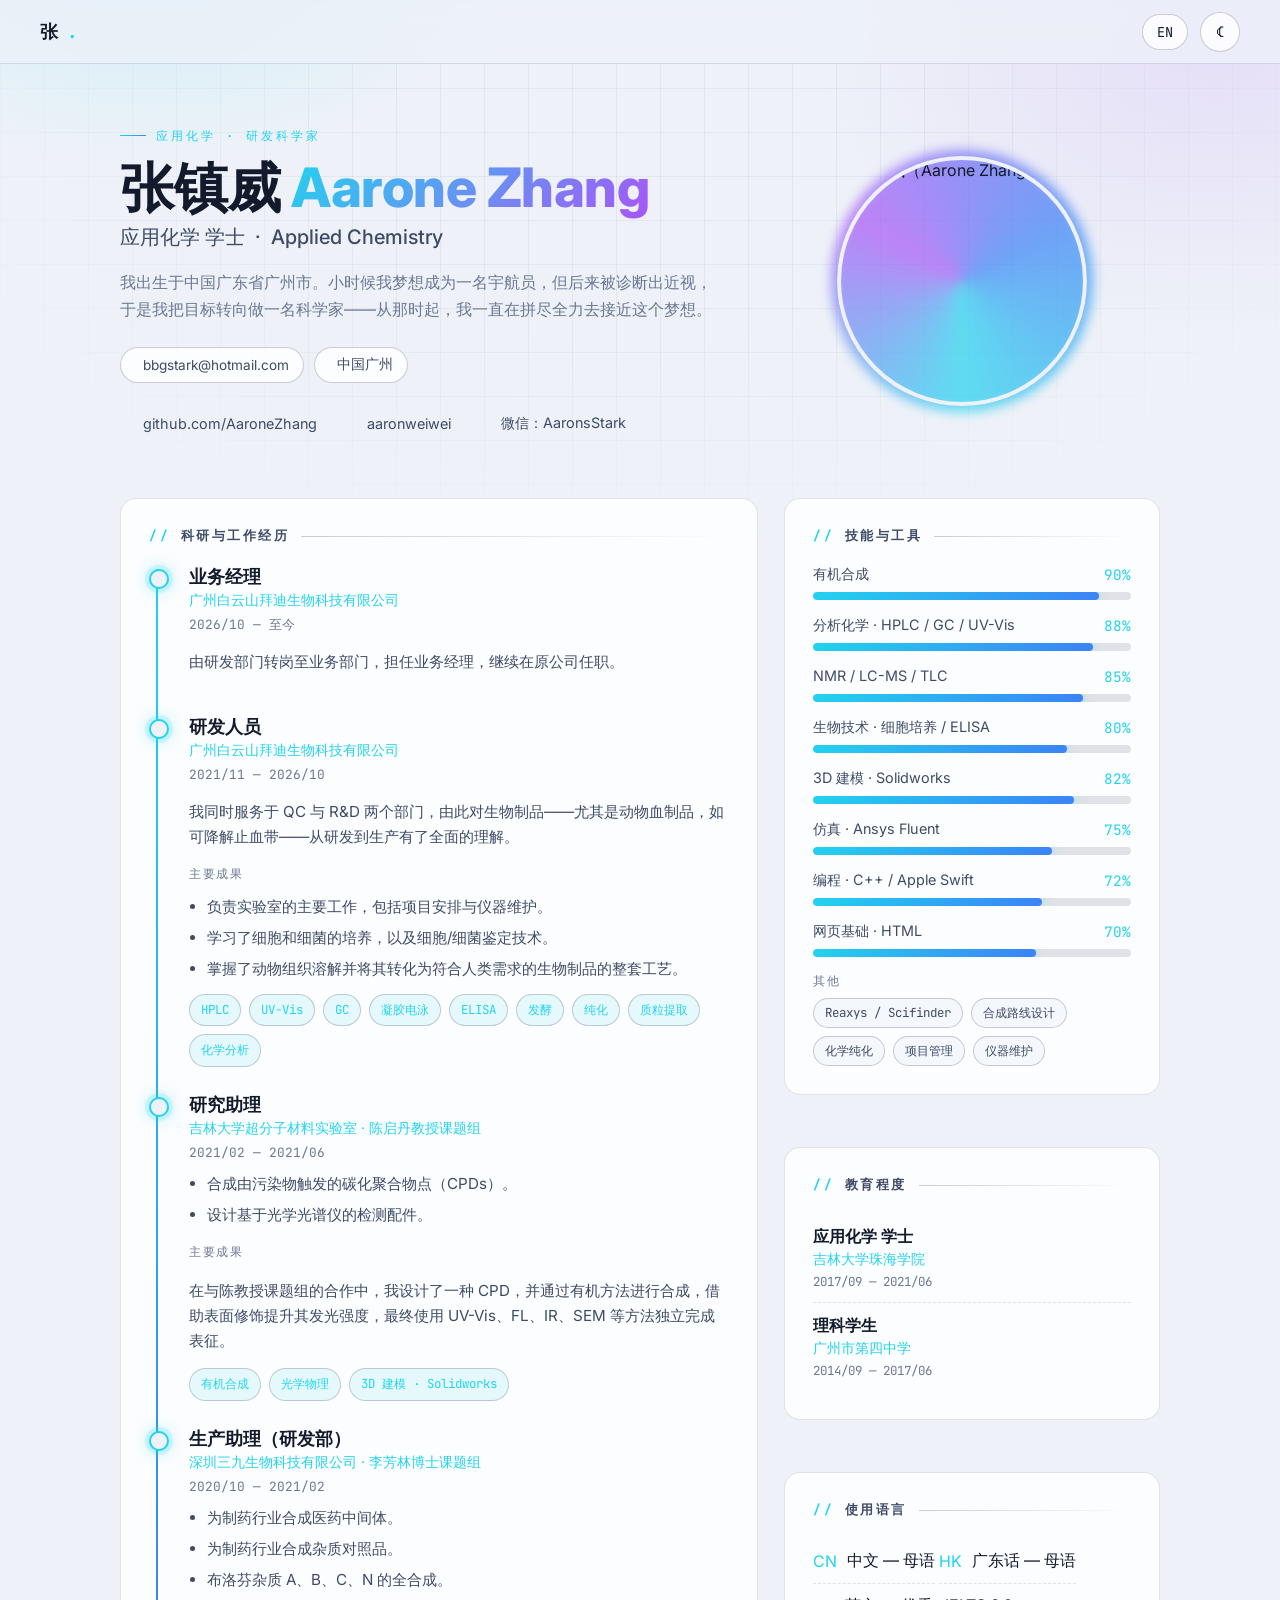
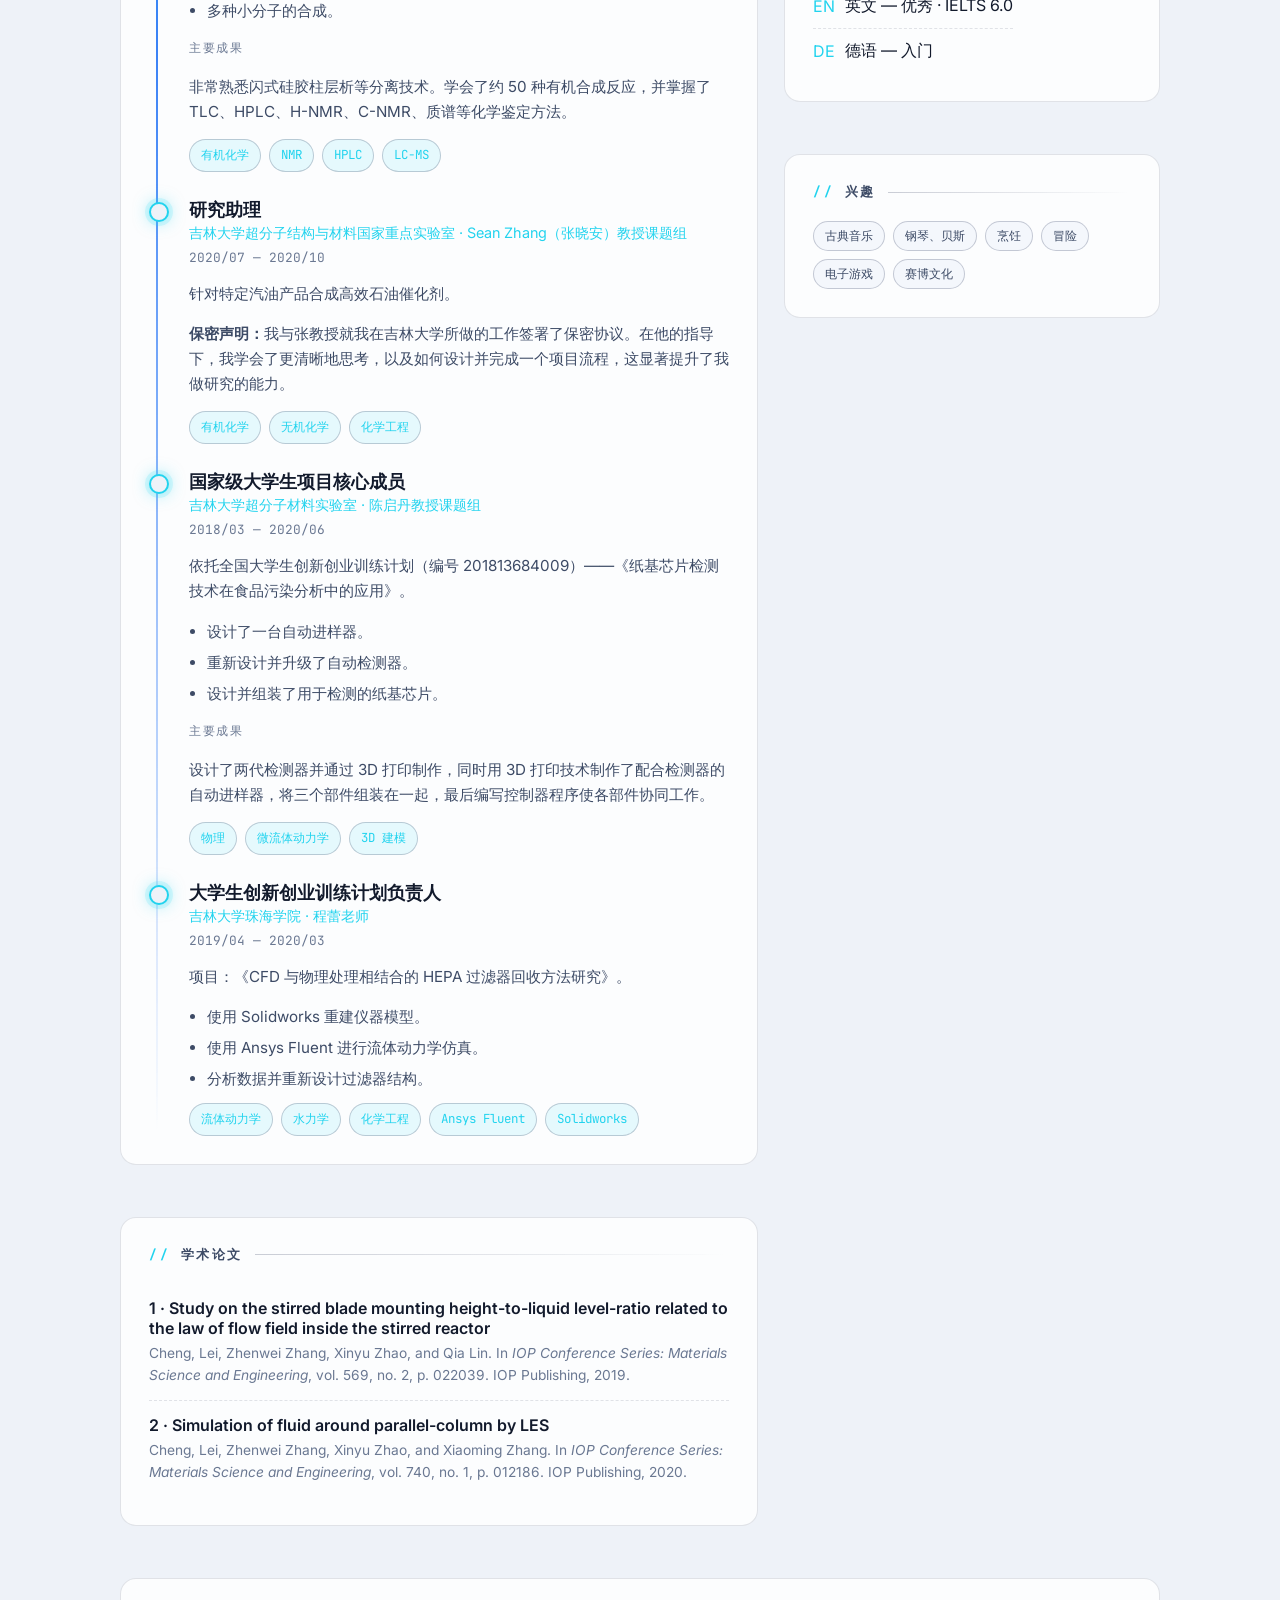
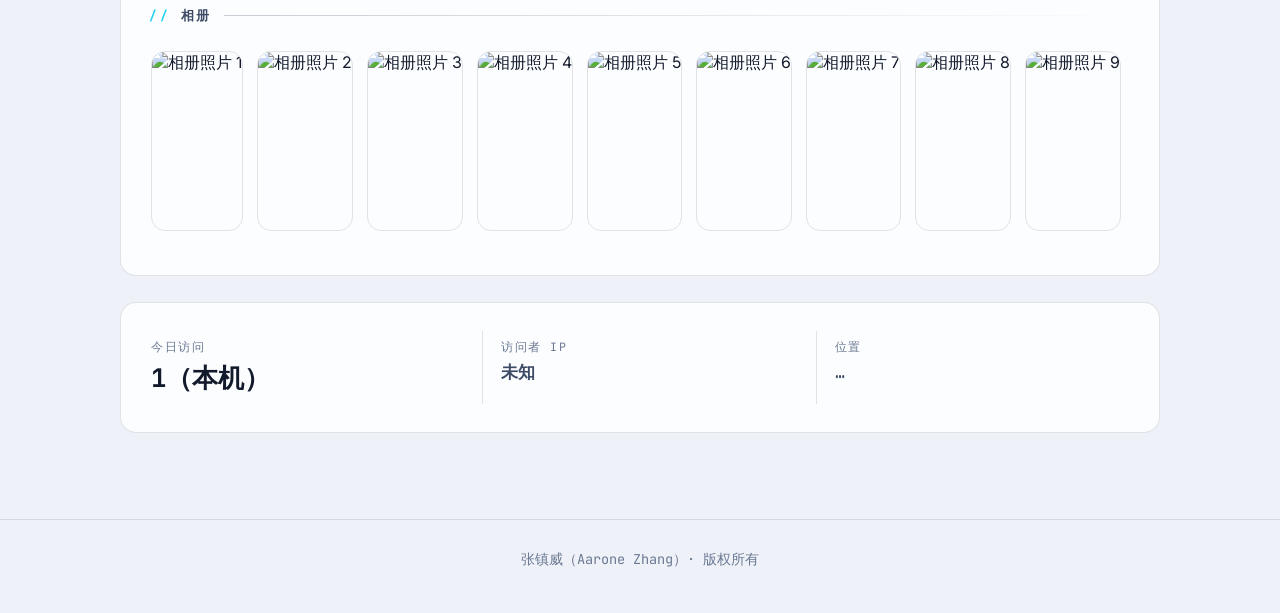
==== commit de13f17e: "image bar motifly make the image bar slide" ====
--- a/CN/index.html
+++ b/CN/index.html
@@ -69,9 +69,20 @@
 
                             <article class="t-item">
                                 <div class="t-head">
+                                    <h3 class="t-role">业务经理</h3>
+                                    <div class="t-org">广州白云山拜迪生物科技有限公司</div>
+                                    <div class="t-time">2026/10 — 至今</div>
+                                </div>
+                                <div class="t-desc">
+                                    <p>由研发部门转岗至业务部门，担任业务经理，继续在原公司任职。</p>
+                                </div>
+                            </article>
+
+                            <article class="t-item">
+                                <div class="t-head">
                                     <h3 class="t-role">研发人员</h3>
                                     <div class="t-org">广州白云山拜迪生物科技有限公司</div>
-                                    <div class="t-time">2021/11 — 至今</div>
+                                    <div class="t-time">2021/11 — 2026/10</div>
                                 </div>
                                 <div class="t-desc">
                                     <p>我同时服务于 QC 与 R&amp;D 两个部门，由此对生物制品——尤其是动物血制品，如可降解止血带——从研发到生产有了全面的理解。</p>
--- a/CN/assets/css/tech.css
+++ b/CN/assets/css/tech.css
@@ -367,27 +367,28 @@
 .pub .title { font-weight: 600; margin-bottom: 4px; }
 .pub .cite { color: var(--muted); font-size: .86rem; line-height: 1.6; }
 
-/* Album */
+/* Album — auto-slides while idle, and can be dragged / swiped / wheeled manually */
 .album-track {
   display: flex;
-  gap: 14px;
   overflow-x: auto;
   padding: 6px 2px 16px;
-  scroll-snap-type: x mandatory;
   scrollbar-width: thin;
-}
+  cursor: grab;
+  -webkit-user-select: none;
+  user-select: none;
+}
+.album-track.dragging { cursor: grabbing; }
 .album-track::-webkit-scrollbar { height: 8px; }
 .album-track::-webkit-scrollbar-thumb { background: var(--border-strong); border-radius: 999px; }
+.album-track a { flex: 0 0 auto; margin-right: 14px; }
 .album-track img {
   height: 180px;
   width: auto;
   border-radius: 14px;
   border: 1px solid var(--border);
-  scroll-snap-align: start;
   transition: transform .25s ease, box-shadow .25s ease;
 }
 .album-track img:hover { transform: translateY(-4px); box-shadow: var(--shadow); }
-.album-track a { flex: 0 0 auto; }
 
 /* Footer */
 .site-footer {
